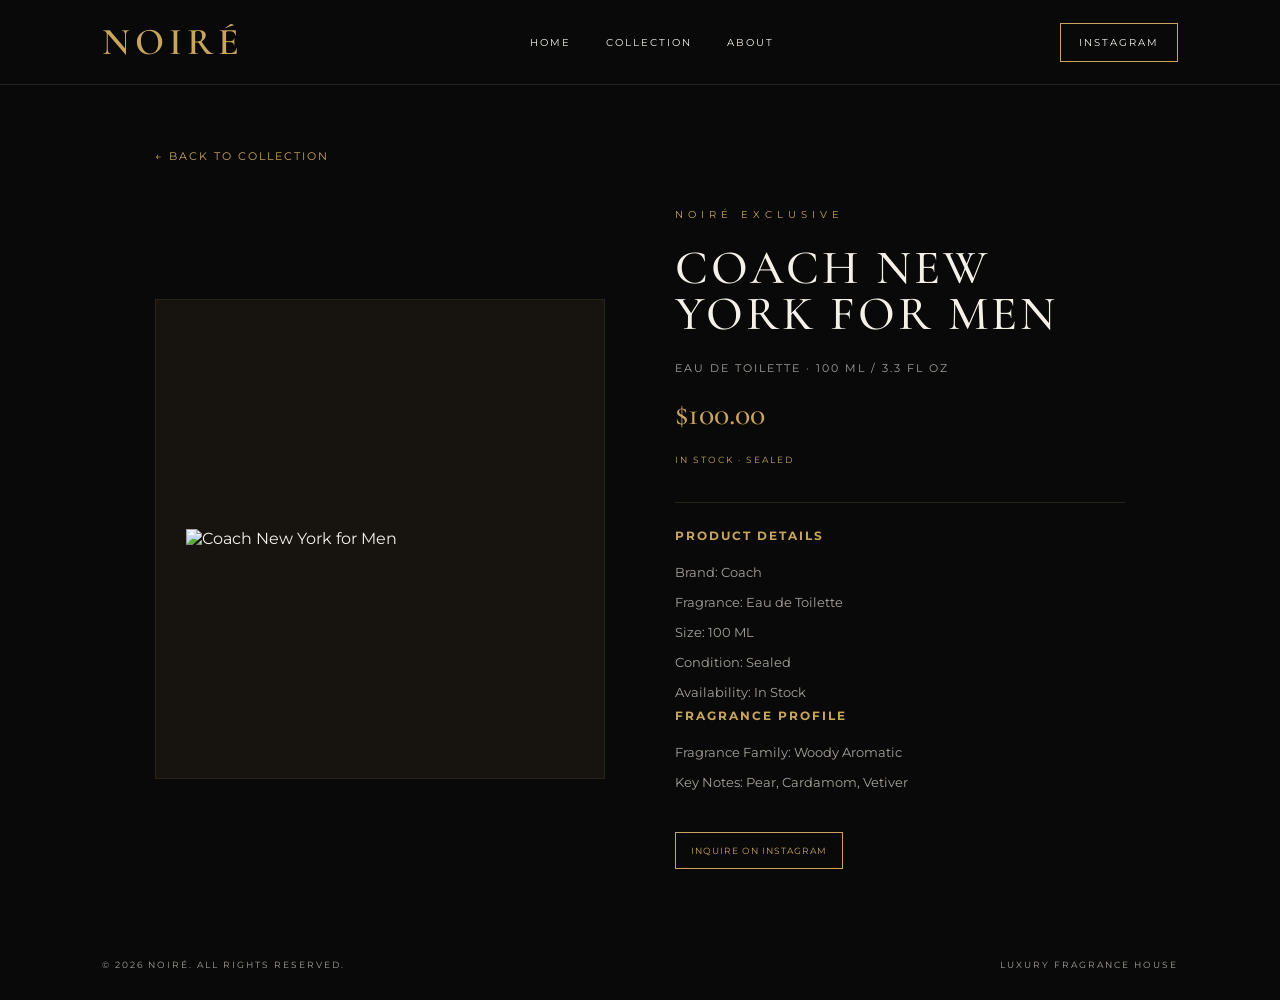
==== coach-new-york.html @ d68cc60a "Add files via upload" ====
<!DOCTYPE html>
<html lang="en">
<head>
    <meta charset="UTF-8">
    <meta name="viewport" content="width=device-width, initial-scale=1.0">

    <title>COACH NEW YORK FOR MEN | NOIRÉ</title>

    <link rel="stylesheet" href="style.css">
</head>

<body class="product-page">

    <header class="navbar">
        <a href="index.html" class="logo">NOIRÉ</a>

        <nav>
            <a href="index.html#home">HOME</a>
            <a href="index.html#collection">COLLECTION</a>
            <a href="index.html#about">ABOUT</a>
        </nav>

        <a href="https://www.instagram.com/noire.resells/"
           class="instagram">INSTAGRAM</a>
    </header>

    <main class="product-detail">

        <a href="index.html#collection" class="back-link">
            ← BACK TO COLLECTION
        </a>

        <div class="detail-grid">

            <div class="detail-image">
                <img
                    src="https://www.sephora.com/productimages/sku/s2007631-main-zoom.jpg?imwidth=1224"
                    alt="Coach New York for Men">
            </div>

            <div class="detail-info">

                <p class="eyebrow">NOIRÉ EXCLUSIVE</p>

                <h1>COACH NEW YORK FOR MEN</h1>

                <p>EAU DE TOILETTE · 100 ML / 3.3 FL OZ</p>

                <h2 class="product-price">$100.00</h2>

                <span class="coming-label">
                    IN STOCK · SEALED
                </span>

                <div class="detail-description">

                    <h3>PRODUCT DETAILS</h3>

                    <p>
                        Brand: Coach<br>
                        Fragrance: Eau de Toilette<br>
                        Size: 100 ML<br>
                        Condition: Sealed<br>
                        Availability: In Stock
                    </p>

                    <h3>FRAGRANCE PROFILE</h3>

                    <p>
                        Fragrance Family: Woody Aromatic<br>
                        Key Notes: Pear, Cardamom, Vetiver
                    </p>

                </div>

                <a
                    href="https://www.instagram.com/noire.resells/"
                    target="_blank"
                    class="product-button">
                    INQUIRE ON INSTAGRAM
                </a>

            </div>

        </div>

    </main>

    <footer>
        <p>© 2026 NOIRÉ. ALL RIGHTS RESERVED.</p>
        <p>LUXURY FRAGRANCE HOUSE</p>
    </footer>

</body>
</html>
---- style.css ----
@import url('https://fonts.googleapis.com/css2?family=Cormorant+Garamond:wght@400;500;600;700&family=Montserrat:wght@300;400;500;600&display=swap');

:root {
    --black: #090909;
    --gold: #c9a45c;
    --white: #f5f1e9;
    --gray: #a6a19a;
}

* {
    margin: 0;
    padding: 0;
    box-sizing: border-box;
    scroll-behavior: smooth;
}

body {
    background: var(--black);
    color: var(--white);
    font-family: 'Montserrat', sans-serif;
}

.navbar {
    height: 85px;
    display: flex;
    align-items: center;
    justify-content: space-between;
    padding: 0 8%;
    border-bottom: 1px solid #25221d;
    background: #090909;
}

.logo {
    color: var(--gold);
    text-decoration: none;
    font-family: 'Cormorant Garamond', serif;
    font-size: 38px;
    letter-spacing: 5px;
    font-weight: 600;
}

nav {
    display: flex;
    gap: 35px;
}

nav a, .instagram {
    color: var(--white);
    text-decoration: none;
    font-size: 10px;
    letter-spacing: 2px;
    transition: color 0.3s;
}

nav a:hover, .instagram:hover {
    color: var(--gold);
}

.instagram {
    border: 1px solid var(--gold);
    padding: 12px 18px;
}

.hero {
    min-height: 690px;
    display: flex;
    align-items: center;
    padding: 80px 12%;
    background:
      linear-gradient(90deg, #090909 5%, rgba(9,9,9,.88) 45%, rgba(9,9,9,.2)),
      url('https://images.unsplash.com/photo-1594035910387-fea47794261f?w=1800')
      center/cover no-repeat;
}

.hero-content {
    max-width: 650px;
}

.eyebrow {
    color: var(--gold);
    letter-spacing: 5px;
    font-size: 10px;
    margin-bottom: 25px;
}

h1 {
    font-family: 'Cormorant Garamond', serif;
    font-size: clamp(65px, 9vw, 115px);
    font-weight: 400;
    line-height: .95;
    margin-bottom: 30px;
}

h1 span {
    color: var(--gold);
}

.description {
    color: var(--gray);
    font-size: 13px;
    line-height: 2;
    margin-bottom: 38px;
}

.gold-button {
    display: inline-block;
    padding: 17px 30px;
    background: var(--gold);
    color: #090909;
    text-decoration: none;
    font-size: 10px;
    letter-spacing: 2px;
    font-weight: 600;
    transition: .3s;
}

.gold-button:hover {
    background: var(--white);
    transform: translateY(-3px);
}

.collection {
    padding: 110px 8%;
    text-align: center;
}

.collection h2, .about h2 {
    font-family: 'Cormorant Garamond', serif;
    font-size: 48px;
    font-weight: 400;
    letter-spacing: 3px;
}

.coming-soon {
    color: var(--gray);
    margin-top: 35px;
    font-size: 11px;
    letter-spacing: 3px;
}

.about {
    text-align: center;
    padding: 90px 20px;
    background: #11100e;
}

.about p {
    margin-top: 20px;
    color: var(--gray);
    font-size: 12px;
}

footer {
    display: flex;
    justify-content: space-between;
    padding: 30px 8%;
    color: var(--gray);
    font-size: 9px;
    letter-spacing: 2px;
}

@media (max-width: 700px) {
    .navbar {
        padding: 0 5%;
        height: 75px;
    }

    .logo {
        font-size: 29px;
    }

    nav {
        display: none;
    }

    .instagram {
        font-size: 8px;
        padding: 10px;
    }

    .hero {
        min-height: 600px;
        padding: 60px 7%;
    }

    .collection h2, .about h2 {
        font-size: 35px;
    }

    footer {
        flex-direction: column;
        gap: 12px;
        text-align: center;
    }
}

.product-grid {
    display: grid;
    grid-template-columns: repeat(2, minmax(0, 1fr));
    gap: 35px;
    max-width: 950px;
    margin: 60px auto 0;
}

.product-card {
    text-align: left;
    background: #11100e;
    border: 1px solid #29241c;
    transition: transform .3s, border-color .3s;
}

.product-card:hover {
    transform: translateY(-7px);
    border-color: var(--gold);
}

.product-image {
    height: 350px;
    overflow: hidden;
    background: #17130e;
}

.product-image img {
    width: 100%;
    height: 100%;
    object-fit: cover;
}

.coming-image {
    display: flex;
    align-items: center;
    justify-content: center;
    color: var(--gold);
    font-family: 'Cormorant Garamond', serif;
    font-size: 48px;
    letter-spacing: 8px;
}

.product-info {
    padding: 25px;
}

.product-info h3 {
    font-family: 'Cormorant Garamond', serif;
    font-size: 25px;
    font-weight: 500;
    letter-spacing: 2px;
}

.product-info p {
    color: var(--gray);
    font-size: 9px;
    letter-spacing: 1.5px;
    margin: 12px 0 22px;
    line-height: 1.8;
}

.product-button {
    display: inline-block;
    color: var(--gold);
    border: 1px solid var(--gold);
    padding: 12px 15px;
    text-decoration: none;
    font-size: 9px;
    letter-spacing: 1px;
}

.product-button:hover {
    background: var(--gold);
    color: var(--black);
}

.coming-label {
    color: var(--gold);
    font-size: 9px;
    letter-spacing: 2px;
}

@media (max-width: 700px) {
    .product-grid {
        grid-template-columns: 1fr;
    }

    .product-image {
        height: 300px;
    }
}

.product-price {
    color: var(--gold);
    font-family: 'Cormorant Garamond', serif;
    font-size: 32px;
    font-weight: 500;
    margin: 15px 0;
}

.season-label {
    color: var(--gray);
    font-size: 10px;
    line-height: 2;
    letter-spacing: 2px;
    margin-top: 20px;
}
.product-link {
    color: inherit;
    text-decoration: none;
    display: inline-block;
}

.product-link h3 {
    transition: color 0.3s ease;
}

.product-link:hover h3 {
    color: var(--gold);
}

/* NOIRÉ PRODUCT DETAIL PAGE */

.product-detail {
    max-width: 1150px;
    margin: 0 auto;
    padding: 60px 7%;
}

.back-link {
    display: inline-block;
    color: var(--gold);
    text-decoration: none;
    font-size: 11px;
    letter-spacing: 2px;
    margin-bottom: 45px;
    transition: opacity 0.3s;
}

.back-link:hover {
    opacity: 0.65;
}

.detail-grid {
    display: grid;
    grid-template-columns: 1fr 1fr;
    gap: 70px;
    align-items: center;
}

.detail-image {
    background: #17130e;
    border: 1px solid #29241c;
    padding: 30px;
    min-height: 480px;
    display: flex;
    align-items: center;
    justify-content: center;
}

.detail-image img {
    width: 100%;
    max-height: 500px;
    object-fit: contain;
}

.detail-info h1 {
    font-family: 'Cormorant Garamond', serif;
    font-size: 48px;
    font-weight: 500;
    letter-spacing: 3px;
    margin: 20px 0;
}

.detail-info > p:not(.eyebrow) {
    color: var(--gray);
    font-size: 11px;
    letter-spacing: 2px;
    line-height: 2;
}

.detail-description {
    border-top: 1px solid #29241c;
    margin: 35px 0;
    padding-top: 25px;
}

.detail-description h3 {
    color: var(--gold);
    font-size: 12px;
    letter-spacing: 2px;
    margin-bottom: 15px;
}

.detail-description p {
    color: var(--gray);
    font-size: 13px;
    line-height: 2.3;
}

@media (max-width: 700px) {
    .detail-grid {
        grid-template-columns: 1fr;
        gap: 35px;
    }

    .detail-image {
        min-height: 320px;
    }

    .detail-info h1 {
        font-size: 36px;
    }
}
.product-card-link {
    min-height: 0;
    height: 100%;
    display: flex;
    flex-direction: column;
    box-sizing: border-box;
}

.product-card-link .product-info {
    flex: 1;
}.product-card-link,
.product-card-link:visited,
.product-card-link:hover,
.product-card-link:active {
    color: inherit;
    text-decoration: none;
    -webkit-tap-highlight-color: transparent;
}
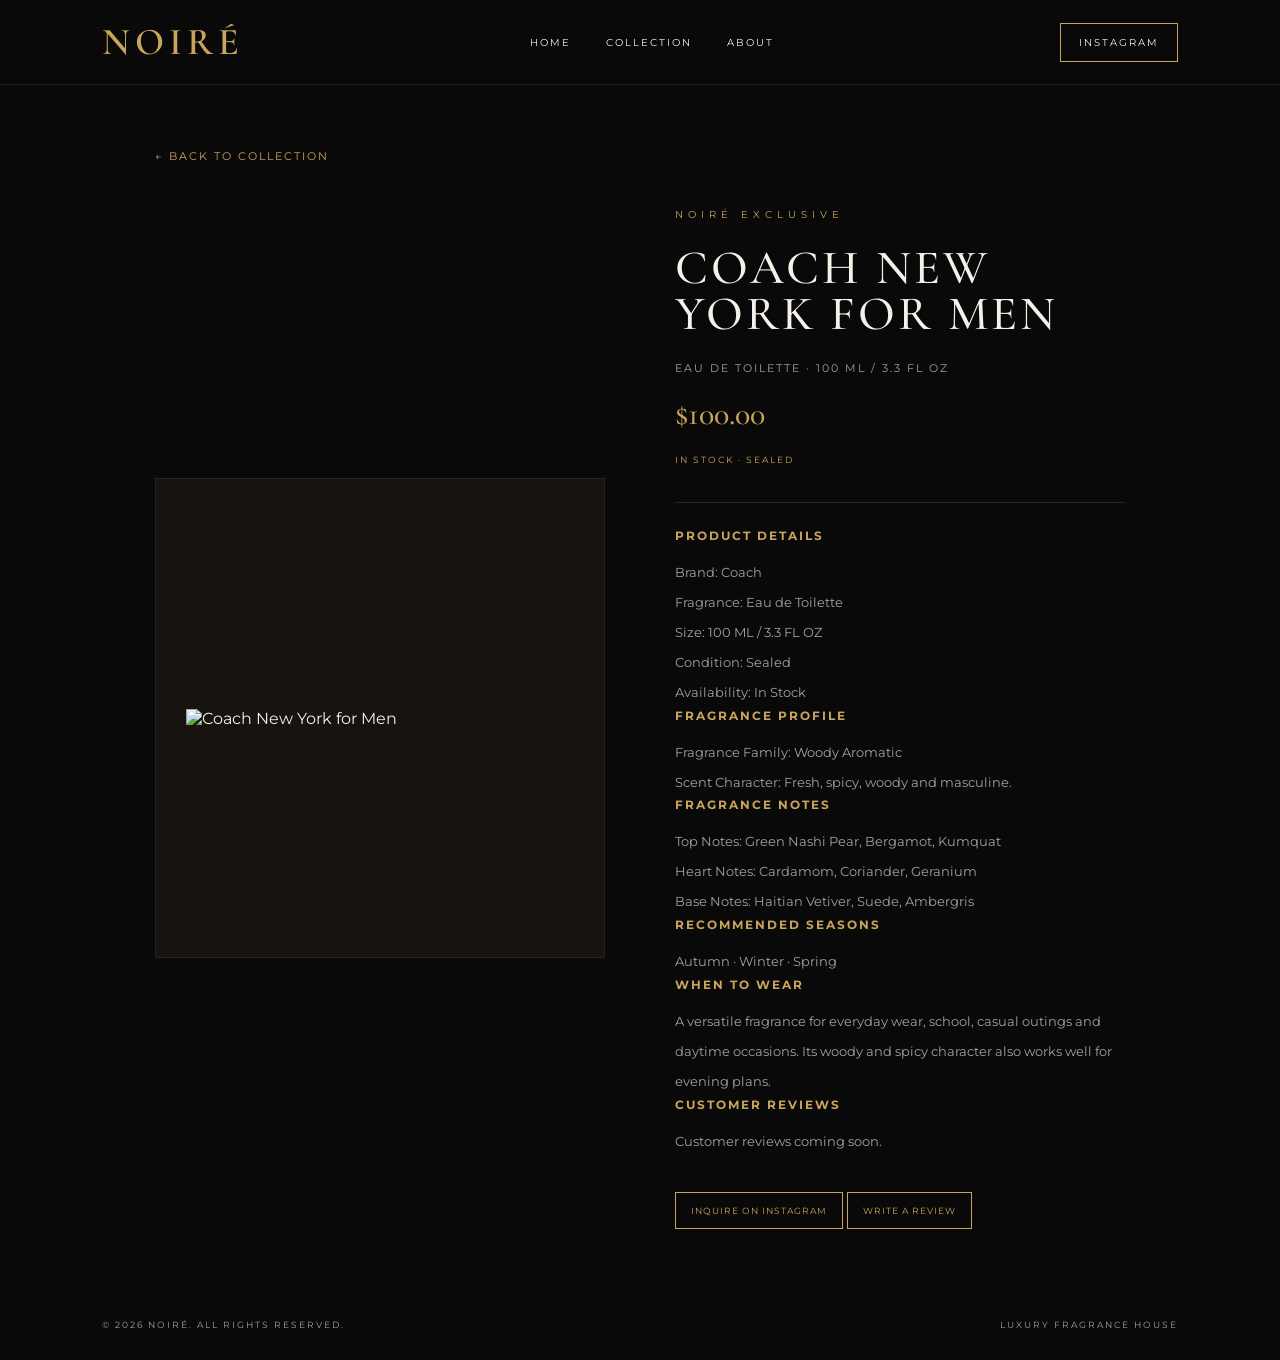
==== commit 27a53af6: "Add files via upload" ====
--- a/coach-new-york.html
+++ b/coach-new-york.html
@@ -60,7 +60,7 @@
                     <p>
                         Brand: Coach<br>
                         Fragrance: Eau de Toilette<br>
-                        Size: 100 ML<br>
+                        Size: 100 ML / 3.3 FL OZ<br>
                         Condition: Sealed<br>
                         Availability: In Stock
                     </p>
@@ -69,7 +69,36 @@
 
                     <p>
                         Fragrance Family: Woody Aromatic<br>
-                        Key Notes: Pear, Cardamom, Vetiver
+                        Scent Character: Fresh, spicy, woody and masculine.
+                    </p>
+
+                    <h3>FRAGRANCE NOTES</h3>
+
+                    <p>
+                        Top Notes: Green Nashi Pear, Bergamot, Kumquat<br>
+                        Heart Notes: Cardamom, Coriander, Geranium<br>
+                        Base Notes: Haitian Vetiver, Suede, Ambergris
+                    </p>
+
+                    <h3>RECOMMENDED SEASONS</h3>
+
+                    <p>
+                        Autumn · Winter · Spring
+                    </p>
+
+                    <h3>WHEN TO WEAR</h3>
+
+                    <p>
+                        A versatile fragrance for everyday wear, school,
+                        casual outings and daytime occasions.
+                        Its woody and spicy character also works well
+                        for evening plans.
+                    </p>
+
+                    <h3>CUSTOMER REVIEWS</h3>
+
+                    <p>
+                        Customer reviews coming soon.
                     </p>
 
                 </div>
@@ -77,8 +106,17 @@
                 <a
                     href="https://www.instagram.com/noire.resells/"
                     target="_blank"
+                    rel="noopener noreferrer"
                     class="product-button">
                     INQUIRE ON INSTAGRAM
+                </a>
+
+                <a
+                    href="https://www.instagram.com/noire.resells/"
+                    target="_blank"
+                    rel="noopener noreferrer"
+                    class="product-button">
+                    WRITE A REVIEW
                 </a>
 
             </div>
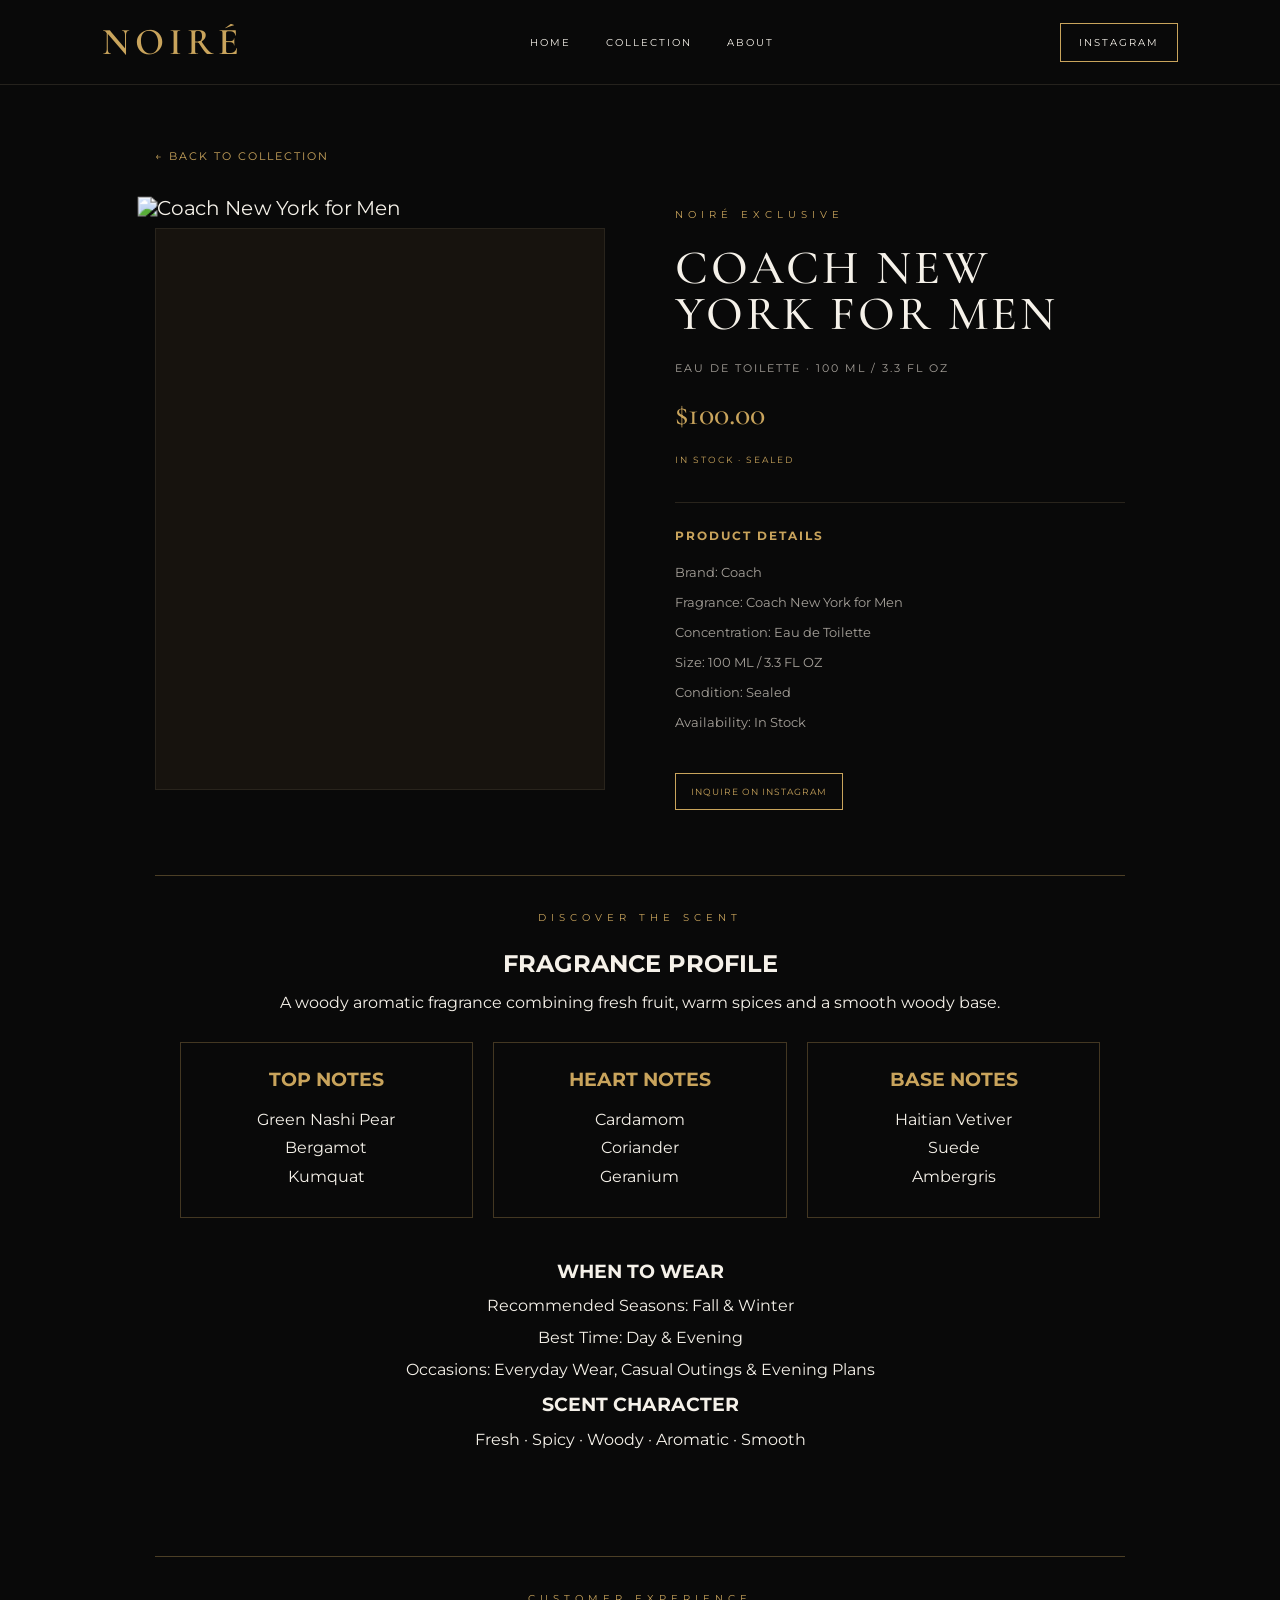
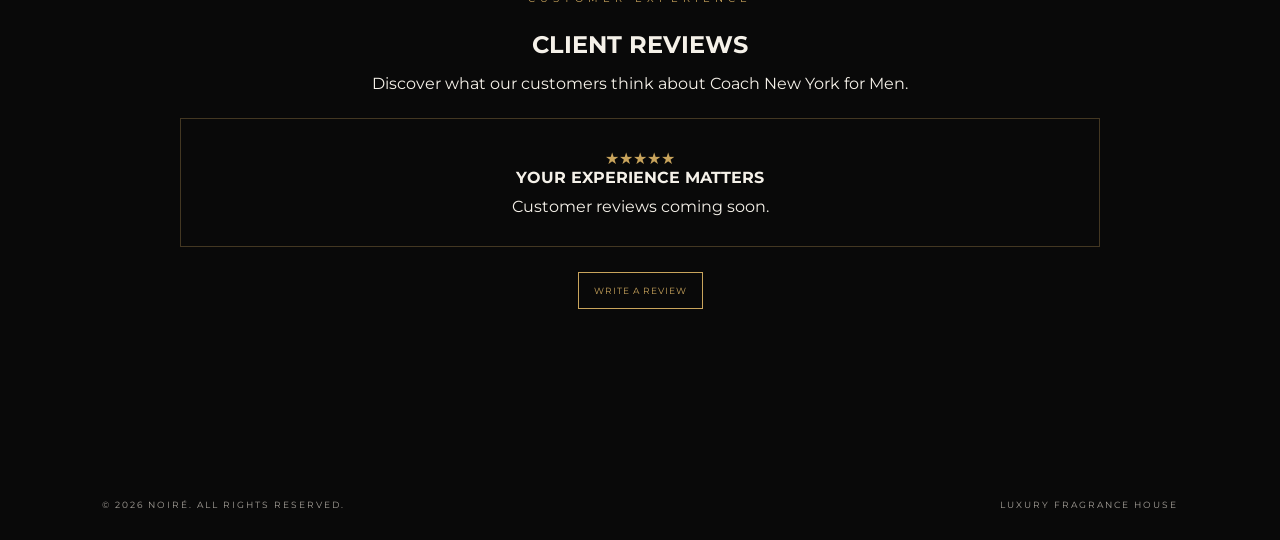
==== commit 45eede6b: "Add files via upload" ====
--- a/coach-new-york.html
+++ b/coach-new-york.html
@@ -8,6 +8,78 @@
     <title>COACH NEW YORK FOR MEN | NOIRÉ</title>
 
     <link rel="stylesheet" href="style.css">
+
+    <style>
+        .fragrance-profile,
+        .reviews-section {
+            max-width: 1000px;
+            margin: 65px auto;
+            padding: 35px 25px;
+            text-align: center;
+            border-top: 1px solid rgba(201,164,92,.35);
+        }
+
+        .detail-image img {
+            width: 100%;
+            height: 550px;
+            object-fit: contain;
+            object-position: center;
+            transform: scale(1.25);
+        }
+
+        .profile-grid {
+            display: grid;
+            grid-template-columns: repeat(auto-fit, minmax(200px, 1fr));
+            gap: 20px;
+            margin-top: 30px;
+        }
+
+        .profile-item {
+            padding: 25px 15px;
+            border: 1px solid rgba(201,164,92,.3);
+        }
+
+        .profile-item h3 {
+            color: #c9a45c;
+            margin-bottom: 15px;
+        }
+
+        .profile-item p {
+            line-height: 1.8;
+        }
+
+        .reviews-section h2,
+        .fragrance-profile h2 {
+            margin-bottom: 15px;
+        }
+
+        .review-empty {
+            padding: 30px 15px;
+            margin: 25px 0;
+            border: 1px solid rgba(201,164,92,.3);
+        }
+
+        .review-empty p {
+            color: #c9a45c;
+        }
+
+        .review-empty span {
+            display: block;
+            margin-top: 10px;
+        }
+
+        .usage-info {
+            margin-top: 35px;
+            line-height: 2;
+        }
+
+        @media (max-width: 600px) {
+            .detail-image img {
+                height: 400px;
+                transform: scale(1.1);
+            }
+        }
+    </style>
 </head>
 
 <body class="product-page">
@@ -59,75 +131,129 @@
 
                     <p>
                         Brand: Coach<br>
-                        Fragrance: Eau de Toilette<br>
+                        Fragrance: Coach New York for Men<br>
+                        Concentration: Eau de Toilette<br>
                         Size: 100 ML / 3.3 FL OZ<br>
                         Condition: Sealed<br>
                         Availability: In Stock
                     </p>
 
-                    <h3>FRAGRANCE PROFILE</h3>
-
-                    <p>
-                        Fragrance Family: Woody Aromatic<br>
-                        Scent Character: Fresh, spicy, woody and masculine.
-                    </p>
-
-                    <h3>FRAGRANCE NOTES</h3>
-
-                    <p>
-                        Top Notes: Green Nashi Pear, Bergamot, Kumquat<br>
-                        Heart Notes: Cardamom, Coriander, Geranium<br>
-                        Base Notes: Haitian Vetiver, Suede, Ambergris
-                    </p>
-
-                    <h3>RECOMMENDED SEASONS</h3>
-
-                    <p>
-                        Autumn · Winter · Spring
-                    </p>
-
-                    <h3>WHEN TO WEAR</h3>
-
-                    <p>
-                        A versatile fragrance for everyday wear, school,
-                        casual outings and daytime occasions.
-                        Its woody and spicy character also works well
-                        for evening plans.
-                    </p>
-
-                    <h3>CUSTOMER REVIEWS</h3>
-
-                    <p>
-                        Customer reviews coming soon.
-                    </p>
-
                 </div>
 
                 <a
                     href="https://www.instagram.com/noire.resells/"
                     target="_blank"
-                    rel="noopener noreferrer"
+                    rel="noopener"
                     class="product-button">
                     INQUIRE ON INSTAGRAM
                 </a>
 
-                <a
-                    href="https://www.instagram.com/noire.resells/"
-                    target="_blank"
-                    rel="noopener noreferrer"
-                    class="product-button">
-                    WRITE A REVIEW
-                </a>
-
-            </div>
-
+            </div>
         </div>
 
+        <section class="fragrance-profile">
+
+            <p class="eyebrow">DISCOVER THE SCENT</p>
+
+            <h2>FRAGRANCE PROFILE</h2>
+
+            <p>
+                A woody aromatic fragrance combining fresh fruit,
+                warm spices and a smooth woody base.
+            </p>
+
+            <div class="profile-grid">
+
+                <div class="profile-item">
+                    <h3>TOP NOTES</h3>
+                    <p>
+                        Green Nashi Pear<br>
+                        Bergamot<br>
+                        Kumquat
+                    </p>
+                </div>
+
+                <div class="profile-item">
+                    <h3>HEART NOTES</h3>
+                    <p>
+                        Cardamom<br>
+                        Coriander<br>
+                        Geranium
+                    </p>
+                </div>
+
+                <div class="profile-item">
+                    <h3>BASE NOTES</h3>
+                    <p>
+                        Haitian Vetiver<br>
+                        Suede<br>
+                        Ambergris
+                    </p>
+                </div>
+
+            </div>
+
+            <div class="usage-info">
+
+                <h3>WHEN TO WEAR</h3>
+
+                <p>
+                    Recommended Seasons: Fall & Winter<br>
+                    Best Time: Day & Evening<br>
+                    Occasions: Everyday Wear, Casual Outings & Evening Plans
+                </p>
+
+                <h3>SCENT CHARACTER</h3>
+
+                <p>
+                    Fresh · Spicy · Woody · Aromatic · Smooth
+                </p>
+
+            </div>
+
+        </section>
+
+        <section class="reviews-section">
+
+            <p class="eyebrow">CUSTOMER EXPERIENCE</p>
+
+            <h2>CLIENT REVIEWS</h2>
+
+            <p>
+                Discover what our customers think about
+                Coach New York for Men.
+            </p>
+
+            <div class="review-empty">
+
+                <p>★★★★★</p>
+
+                <strong>YOUR EXPERIENCE MATTERS</strong>
+
+                <span>
+                    Customer reviews coming soon.
+                </span>
+
+            </div>
+
+            <a
+                href="https://www.instagram.com/noire.resells/"
+                target="_blank"
+                rel="noopener"
+                class="product-button">
+                WRITE A REVIEW
+            </a>
+
+        </section>
+
     </main>
 
     <footer>
+
         <p>© 2026 NOIRÉ. ALL RIGHTS RESERVED.</p>
+
         <p>LUXURY FRAGRANCE HOUSE</p>
+
     </footer>
 
 </body>
